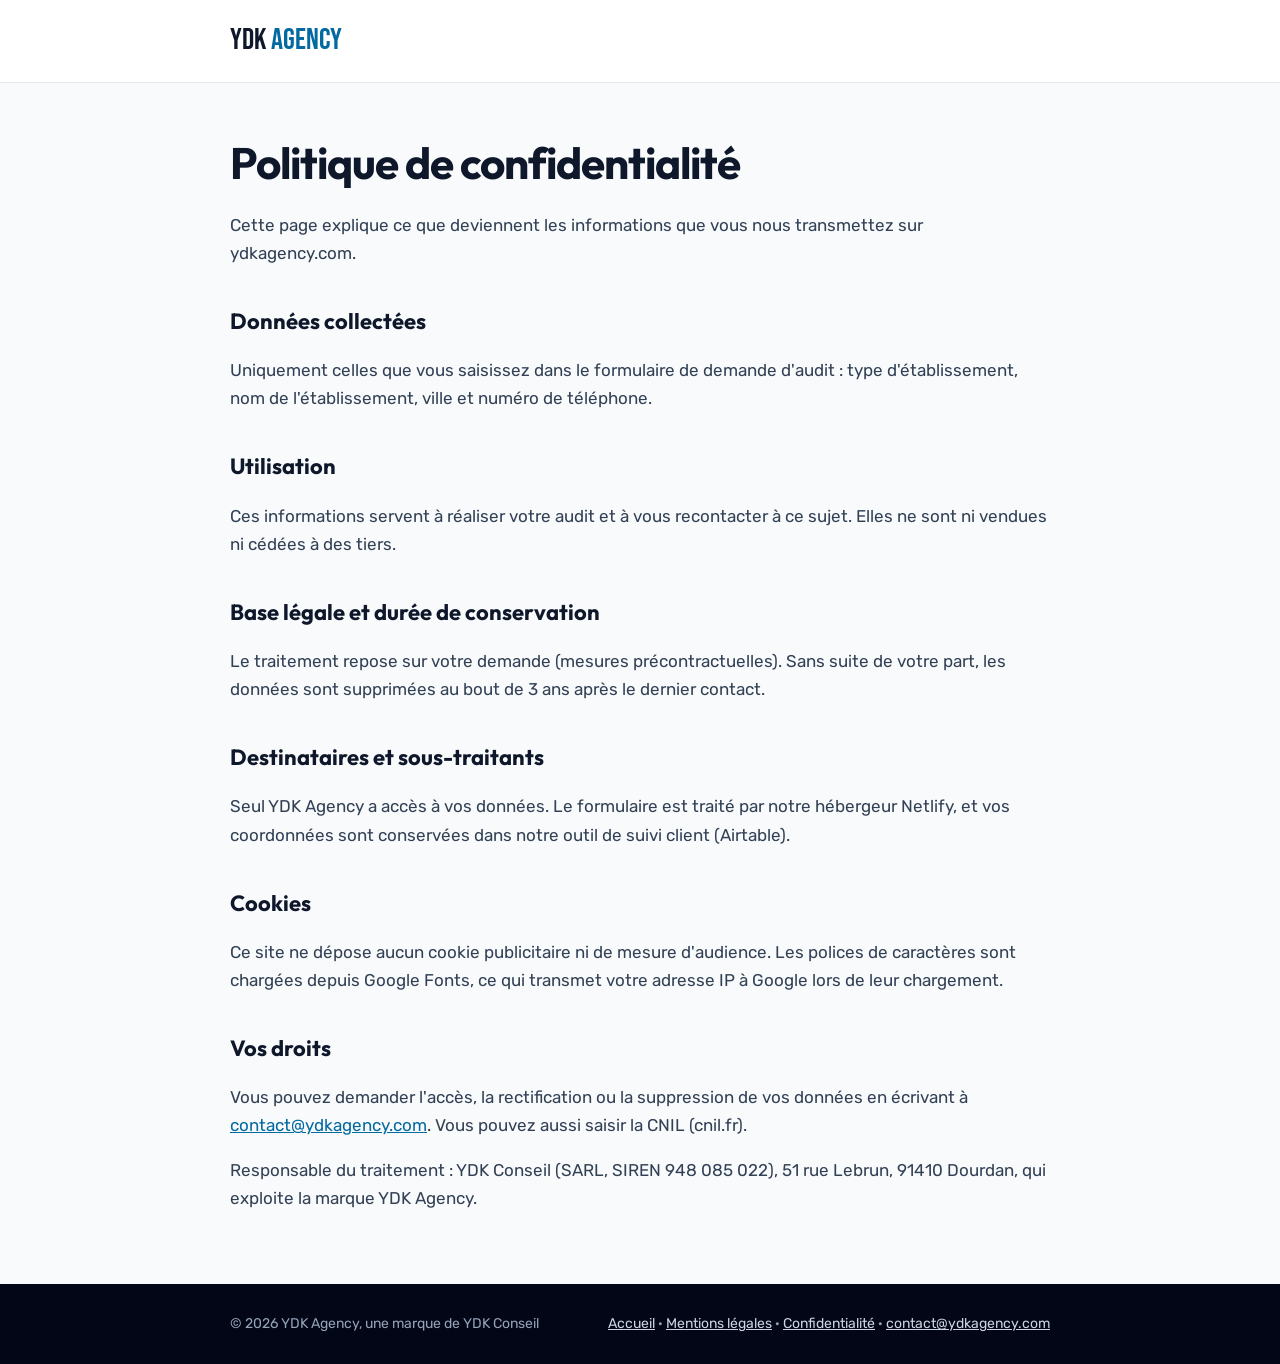
==== confidentialite.html @ 2f818be8 "Site ydkagency.com : première version Page d'accueil orientée garages (3 offres sous 100 €/mois), bl" ====
<!doctype html>
<html lang="fr">
<head>
<meta charset="utf-8">
<meta name="viewport" content="width=device-width, initial-scale=1">
<title>Confidentialité — YDK Agency</title>
<meta name="description" content="Comment YDK Agency utilise les informations transmises via le formulaire d'audit.">
<link rel="icon" href="data:image/svg+xml,%3Csvg xmlns='http://www.w3.org/2000/svg' viewBox='0 0 64 64'%3E%3Crect width='64' height='64' rx='14' fill='%230F172A'/%3E%3Ctext x='32' y='42' font-family='Arial Black,Arial' font-weight='900' font-size='26' text-anchor='middle' fill='%23ffffff'%3EYDK%3C/text%3E%3C/svg%3E">
<meta name="theme-color" content="#0F172A">
<link rel="preconnect" href="https://fonts.googleapis.com">
<link href="https://fonts.googleapis.com/css2?family=Outfit:wght@600;700&amp;family=Rubik:wght@400;500&amp;family=Bebas+Neue&amp;display=swap" rel="stylesheet">
<style>
body{margin:0;background:#F8FAFC;color:#020617;font-family:'Rubik',system-ui,sans-serif;font-size:17px;line-height:1.65}
a{color:#0369A1}a:hover{color:#075985}
header{border-bottom:1px solid #E2E8F0;background:#fff}
.wrap{max-width:820px;margin:0 auto;padding:0 24px}
.logo{display:inline-block;padding:16px 0;font-family:'Bebas Neue',sans-serif;font-size:30px;color:#0F172A;text-decoration:none}
.logo span{color:#0369A1}
h1{font-family:'Outfit',sans-serif;font-size:clamp(32px,5vw,44px);line-height:1.1;letter-spacing:-1px;margin:56px 0 24px;color:#0F172A}
h2{font-family:'Outfit',sans-serif;font-size:22px;margin:36px 0 8px;color:#0F172A}
p,li{color:#334155}
.todo{background:#FEF3C7;color:#92400E;padding:0 4px;border-radius:4px;font-weight:500}
footer{margin-top:72px;background:#020617;color:#94A3B8;font-size:14px}
footer .wrap{padding:28px 24px;display:flex;flex-wrap:wrap;gap:20px;justify-content:space-between}
footer a{color:#CBD5E1}
.btn{display:inline-flex;align-items:center;min-height:48px;padding:0 22px;border-radius:12px;background:#0369A1;color:#fff;text-decoration:none;font-weight:600}
.btn:hover{color:#fff;filter:brightness(1.08)}
:focus-visible{outline:3px solid #0369A1;outline-offset:3px}
</style>
</head>
<body>
<header><div class="wrap"><a class="logo" href="/">YDK <span>AGENCY</span></a></div></header>
<main class="wrap">

<h1>Politique de confidentialité</h1>
<p>Cette page explique ce que deviennent les informations que vous nous transmettez sur ydkagency.com.</p>
<h2>Données collectées</h2>
<p>Uniquement celles que vous saisissez dans le formulaire de demande d'audit : type d'établissement, nom de l'établissement, ville et numéro de téléphone.</p>
<h2>Utilisation</h2>
<p>Ces informations servent à réaliser votre audit et à vous recontacter à ce sujet. Elles ne sont ni vendues ni cédées à des tiers.</p>
<h2>Base légale et durée de conservation</h2>
<p>Le traitement repose sur votre demande (mesures précontractuelles). Sans suite de votre part, les données sont supprimées au bout de 3 ans après le dernier contact.</p>
<h2>Destinataires et sous-traitants</h2>
<p>Seul YDK Agency a accès à vos données. Le formulaire est traité par notre hébergeur Netlify, et vos coordonnées sont conservées dans notre outil de suivi client (Airtable).</p>
<h2>Cookies</h2>
<p>Ce site ne dépose aucun cookie publicitaire ni de mesure d'audience. Les polices de caractères sont chargées depuis Google Fonts, ce qui transmet votre adresse IP à Google lors de leur chargement.</p>
<h2>Vos droits</h2>
<p>Vous pouvez demander l'accès, la rectification ou la suppression de vos données en écrivant à <a href="mailto:contact@ydkagency.com">contact@ydkagency.com</a>. Vous pouvez aussi saisir la CNIL (cnil.fr).</p>
<p>Responsable du traitement : YDK Conseil (SARL, SIREN 948 085 022), 51 rue Lebrun, 91410 Dourdan, qui exploite la marque YDK Agency.</p>

</main>
<footer><div class="wrap"><span>© 2026 YDK Agency, une marque de YDK Conseil</span><span><a href="/">Accueil</a> · <a href="mentions-legales.html">Mentions légales</a> · <a href="confidentialite.html">Confidentialité</a> · <a href="mailto:contact@ydkagency.com">contact@ydkagency.com</a></span></div></footer>
</body>
</html>
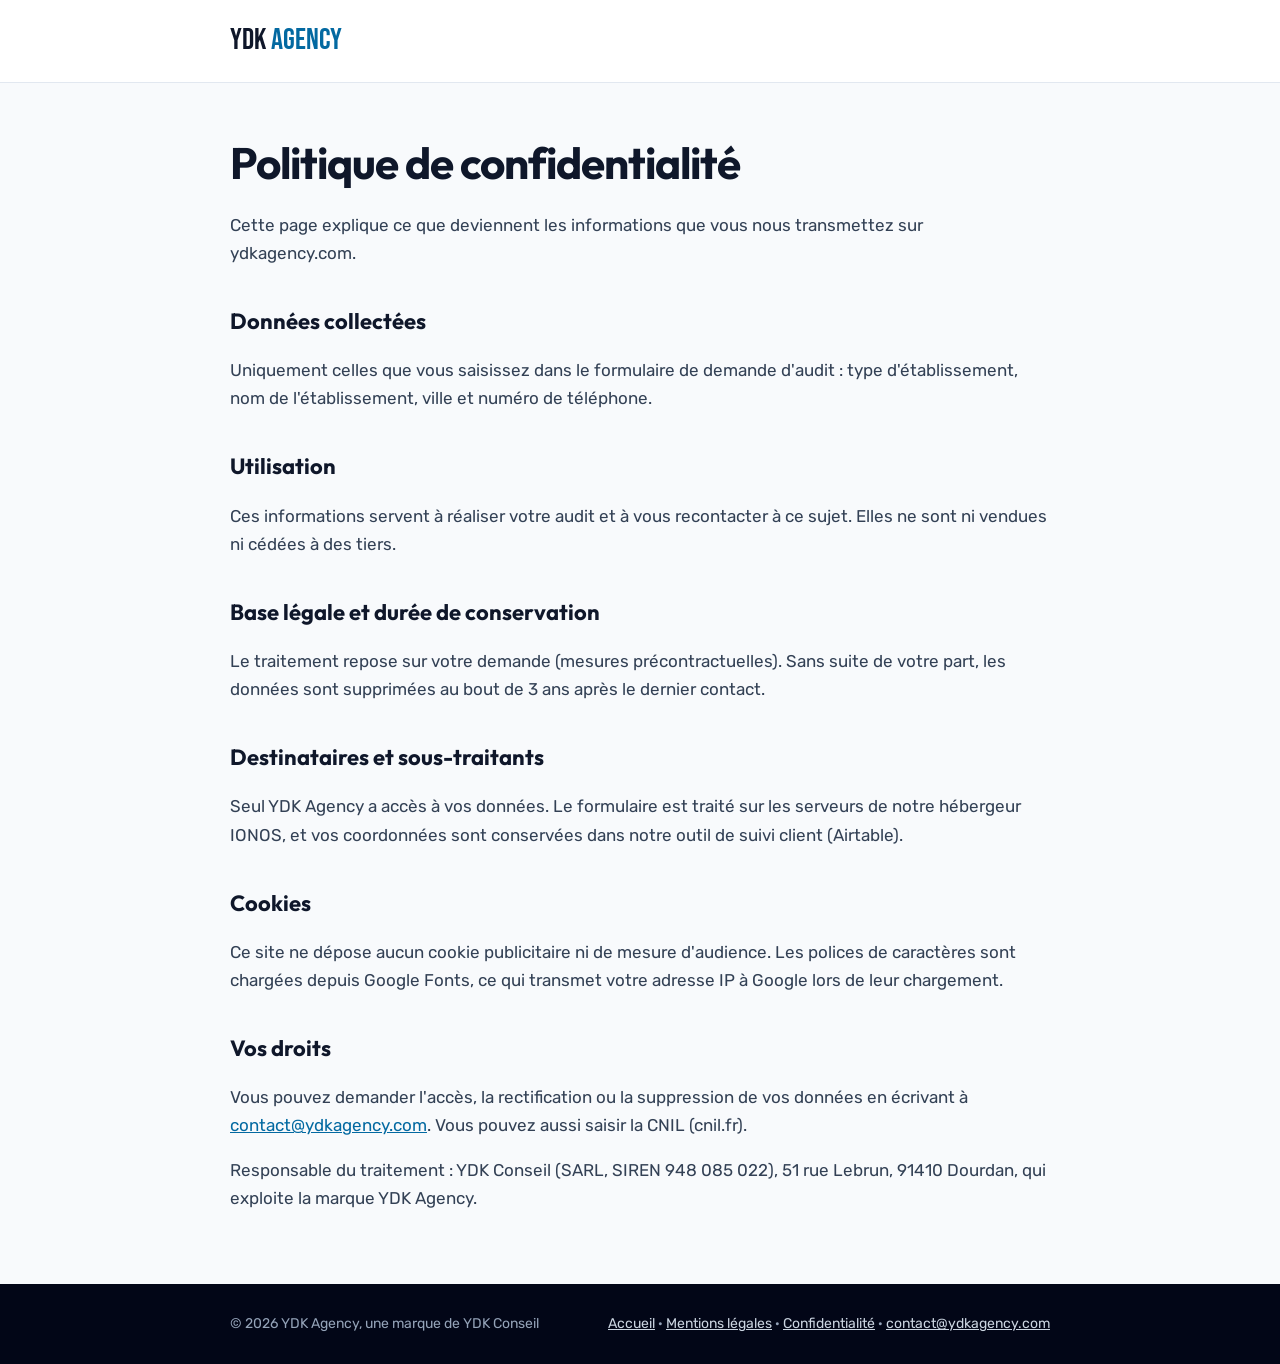
==== commit c1a29a93: "Passage de Netlify à l'hébergement IONOS Formulaire d'audit traité en PHP (envoi.php) avec copie de " ====
--- a/confidentialite.html
+++ b/confidentialite.html
@@ -41,7 +41,7 @@
 <h2>Base légale et durée de conservation</h2>
 <p>Le traitement repose sur votre demande (mesures précontractuelles). Sans suite de votre part, les données sont supprimées au bout de 3 ans après le dernier contact.</p>
 <h2>Destinataires et sous-traitants</h2>
-<p>Seul YDK Agency a accès à vos données. Le formulaire est traité par notre hébergeur Netlify, et vos coordonnées sont conservées dans notre outil de suivi client (Airtable).</p>
+<p>Seul YDK Agency a accès à vos données. Le formulaire est traité sur les serveurs de notre hébergeur IONOS, et vos coordonnées sont conservées dans notre outil de suivi client (Airtable).</p>
 <h2>Cookies</h2>
 <p>Ce site ne dépose aucun cookie publicitaire ni de mesure d'audience. Les polices de caractères sont chargées depuis Google Fonts, ce qui transmet votre adresse IP à Google lors de leur chargement.</p>
 <h2>Vos droits</h2>
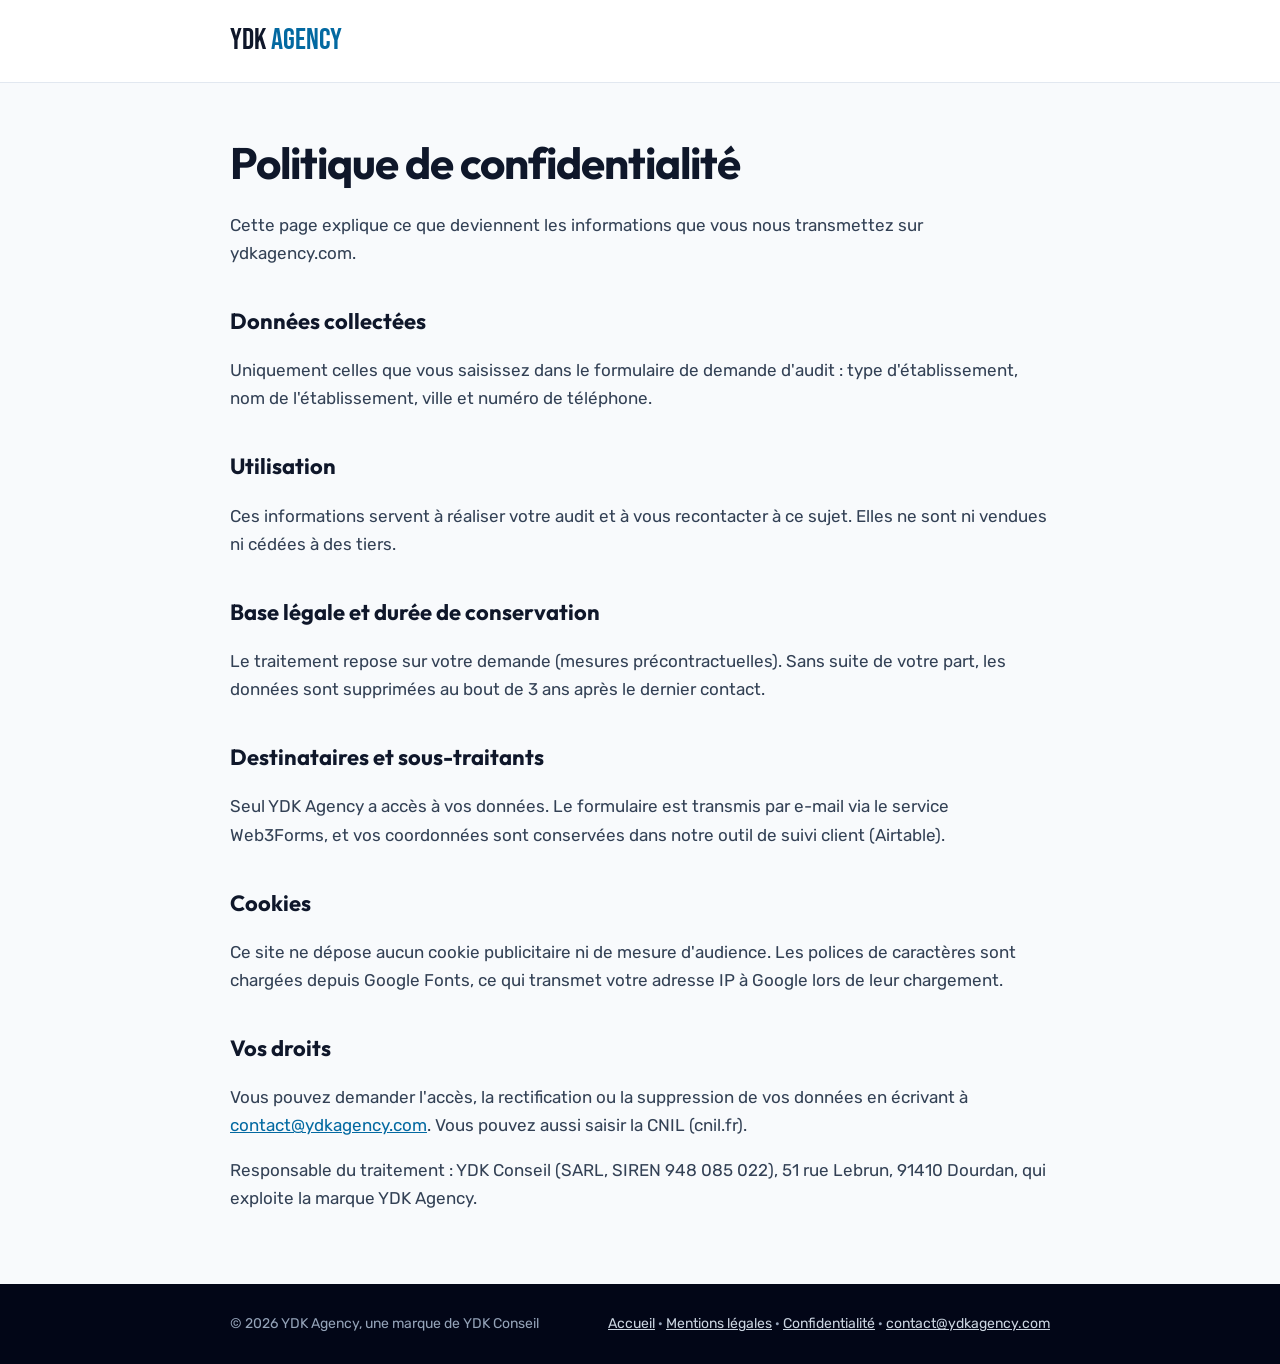
==== commit d4d858ee: "Passage à GitHub Pages Domaine via fichier CNAME, formulaire d'audit envoyé par Web3Forms, suppressi" ====
--- a/confidentialite.html
+++ b/confidentialite.html
@@ -41,7 +41,7 @@
 <h2>Base légale et durée de conservation</h2>
 <p>Le traitement repose sur votre demande (mesures précontractuelles). Sans suite de votre part, les données sont supprimées au bout de 3 ans après le dernier contact.</p>
 <h2>Destinataires et sous-traitants</h2>
-<p>Seul YDK Agency a accès à vos données. Le formulaire est traité sur les serveurs de notre hébergeur IONOS, et vos coordonnées sont conservées dans notre outil de suivi client (Airtable).</p>
+<p>Seul YDK Agency a accès à vos données. Le formulaire est transmis par e-mail via le service Web3Forms, et vos coordonnées sont conservées dans notre outil de suivi client (Airtable).</p>
 <h2>Cookies</h2>
 <p>Ce site ne dépose aucun cookie publicitaire ni de mesure d'audience. Les polices de caractères sont chargées depuis Google Fonts, ce qui transmet votre adresse IP à Google lors de leur chargement.</p>
 <h2>Vos droits</h2>
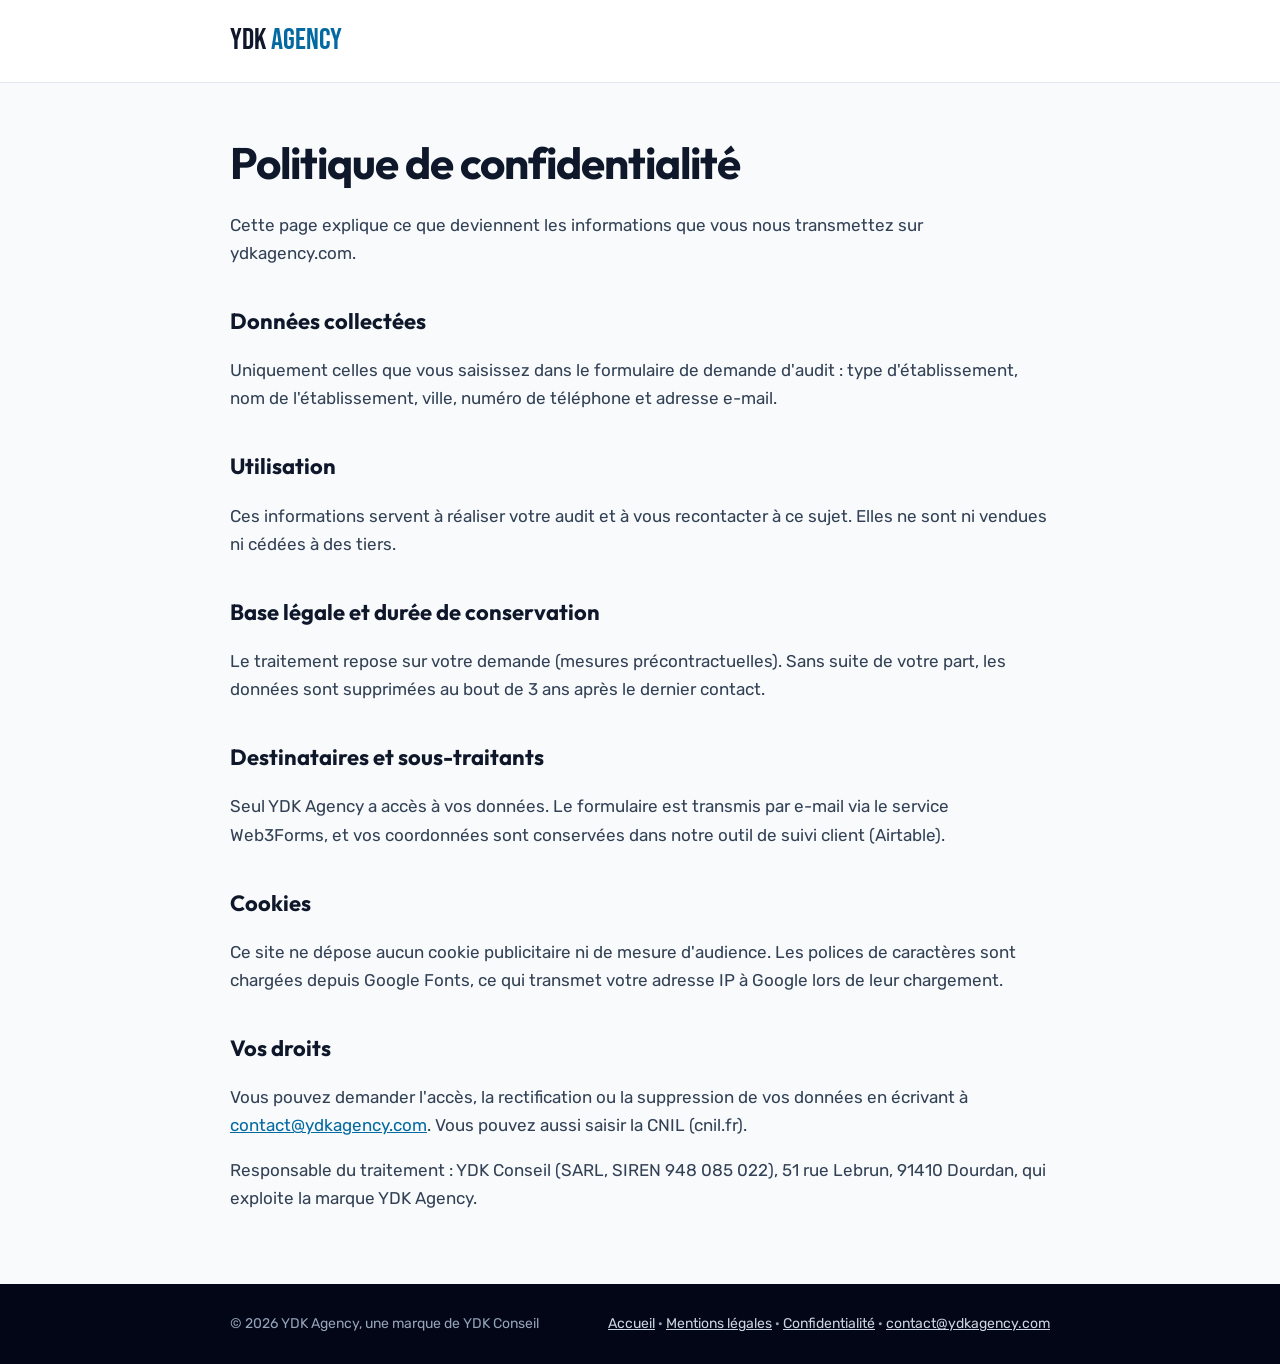
==== commit 13262dcd: "Formulaire d'audit : champ e-mail obligatoire Le champ « email » sert aussi d'adresse de réponse dan" ====
--- a/confidentialite.html
+++ b/confidentialite.html
@@ -35,7 +35,7 @@
 <h1>Politique de confidentialité</h1>
 <p>Cette page explique ce que deviennent les informations que vous nous transmettez sur ydkagency.com.</p>
 <h2>Données collectées</h2>
-<p>Uniquement celles que vous saisissez dans le formulaire de demande d'audit : type d'établissement, nom de l'établissement, ville et numéro de téléphone.</p>
+<p>Uniquement celles que vous saisissez dans le formulaire de demande d'audit : type d'établissement, nom de l'établissement, ville, numéro de téléphone et adresse e-mail.</p>
 <h2>Utilisation</h2>
 <p>Ces informations servent à réaliser votre audit et à vous recontacter à ce sujet. Elles ne sont ni vendues ni cédées à des tiers.</p>
 <h2>Base légale et durée de conservation</h2>
